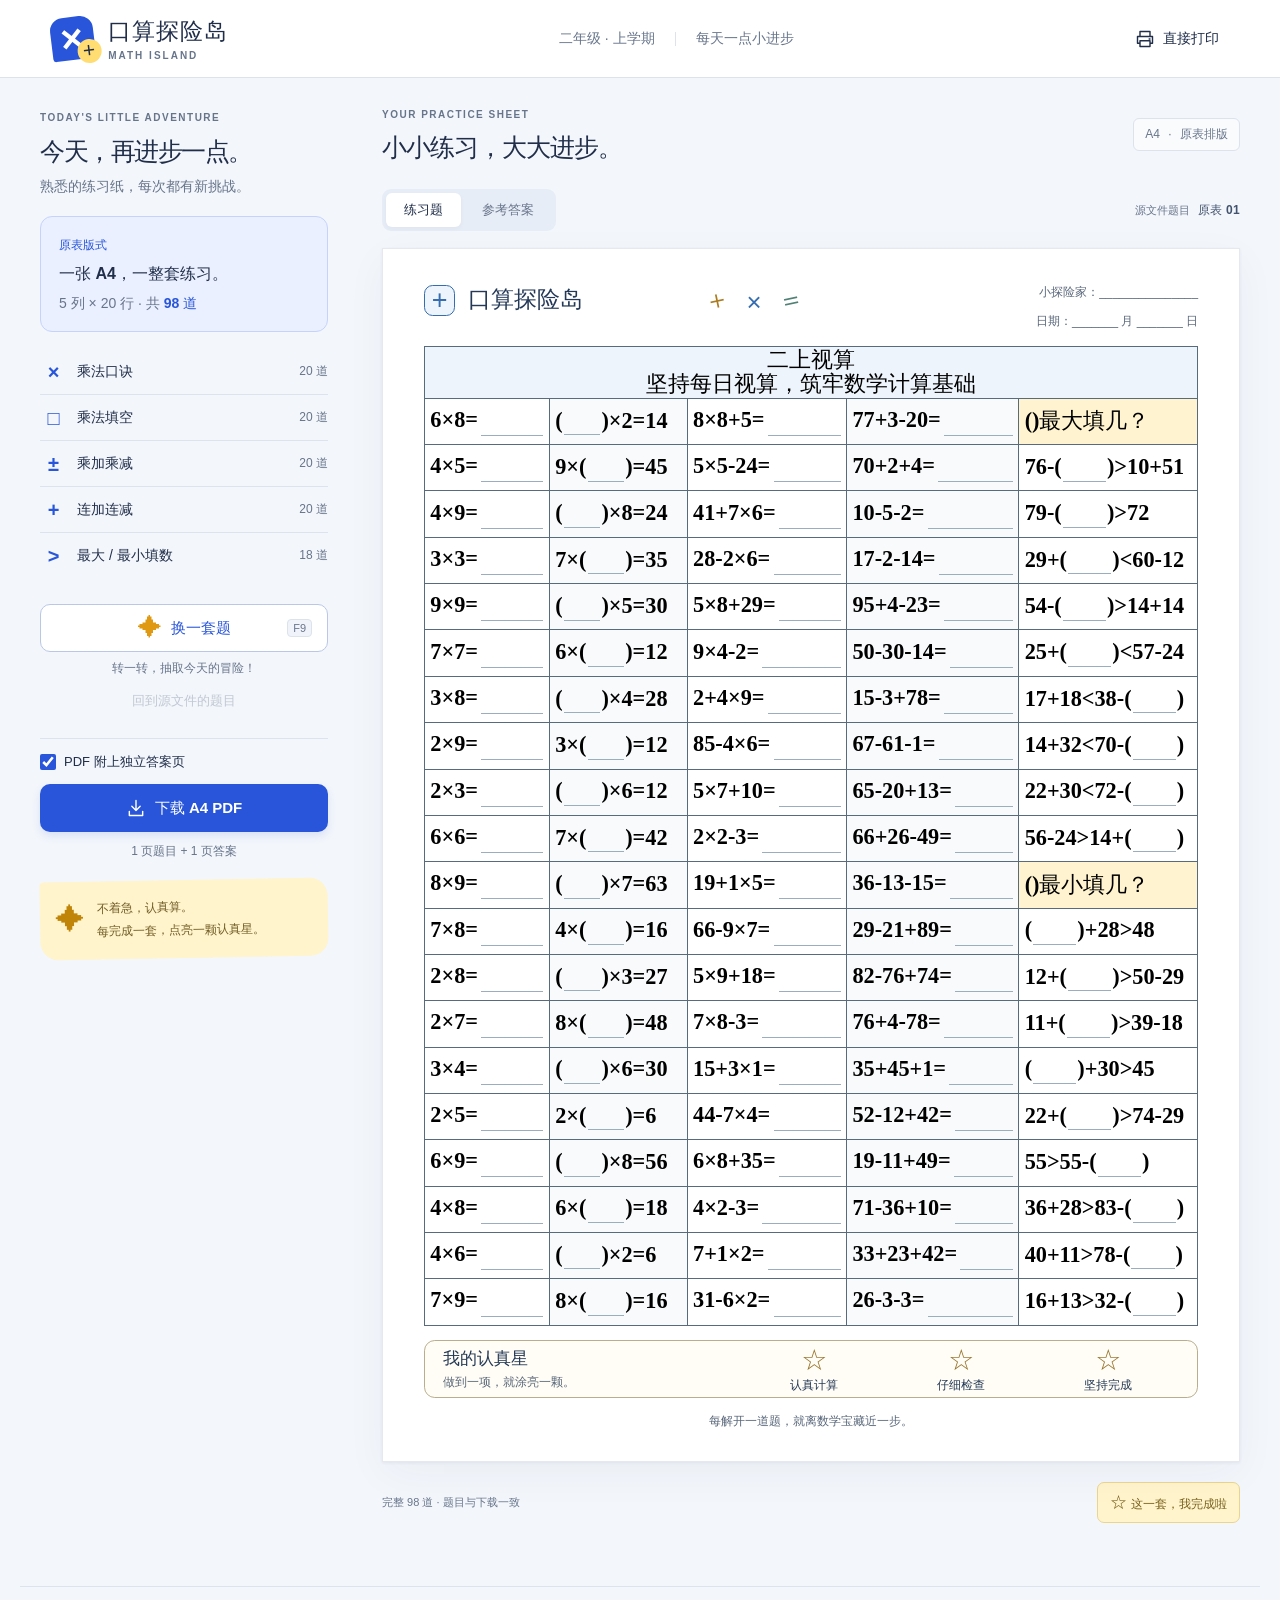
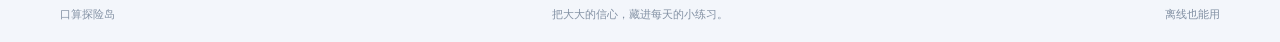
==== index.html @ 134feb62 "Publish Math Island with lucky wheel and A4 worksheets" ====
<!doctype html>
<html lang="zh-CN"><head><meta charset="UTF-8"><meta name="viewport" content="width=device-width, initial-scale=1"><meta name="theme-color" content="#2855d9"><meta name="description" content="保留原表五列二十行、98道题的二上视算练习，一键换题并导出A4 PDF。"><title>口算探险岛 · 二上视算</title><link rel="stylesheet" href="styles.css"></head>
<body>
<header class="topbar"><a class="brand" href="#" aria-label="口算探险岛首页"><span class="brand-mark" aria-hidden="true">×<i>+</i></span><span>口算探险岛<small>MATH ISLAND</small></span></a><div class="header-note">二年级 · 上学期<span class="divider"></span>每天一点小进步</div><button class="text-button" id="printButton"><svg viewBox="0 0 24 24" aria-hidden="true"><path d="M6 9V3h12v6M6 17H3V9h18v8h-3M6 14h12v7H6zM17 12h1"/></svg><span>直接打印</span></button></header>
<main class="workspace">
<aside class="controls" aria-label="练习设置"><div class="section-intro"><span class="eyebrow">TODAY'S LITTLE ADVENTURE</span><h1>今天，再进步一点。</h1><p>熟悉的练习纸，每次都有新挑战。</p></div>
<div class="source-summary"><span class="source-badge">原表版式</span><h2>一张 A4，一整套练习。</h2><p>5 列 × 20 行 · 共 <strong>98 道</strong></p></div>
<div class="source-types" aria-label="题型及题量"><div><span class="type-symbol">×</span><span>乘法口诀</span><strong>20 道</strong></div><div><span class="type-symbol">□</span><span>乘法填空</span><strong>20 道</strong></div><div><span class="type-symbol">±</span><span>乘加乘减</span><strong>20 道</strong></div><div><span class="type-symbol">+</span><span>连加连减</span><strong>20 道</strong></div><div><span class="type-symbol">&gt;</span><span>最大 / 最小填数</span><strong>18 道</strong></div></div>
<button id="shuffleButton" class="button shuffle-button" aria-haspopup="dialog" aria-controls="luckyDialog"><span class="shuffle-spark" aria-hidden="true">✦</span>换一套题<span class="keycap">F9</span></button><p class="spin-invitation">转一转，抽取今天的冒险！</p><button id="restoreButton" class="restore-button">回到源文件的题目</button>
<div class="export-block"><label class="answer-option"><input id="includeAnswers" type="checkbox" checked><span>PDF 附上独立答案页</span></label><button id="downloadButton" class="button primary-button"><svg viewBox="0 0 24 24" aria-hidden="true"><path d="M12 3v12m-5-5 5 5 5-5M4 16v5h16v-5"/></svg><span>下载 A4 PDF</span></button><p id="exportHint" class="field-note">1 页题目 + 1 页答案</p></div>
<div class="little-note"><span aria-hidden="true">✦</span><p>不着急，认真算。<br><strong>每完成一套，点亮一颗认真星。</strong></p></div></aside>
<section class="preview-area" aria-label="练习纸预览"><div class="preview-heading"><div><span class="eyebrow">YOUR PRACTICE SHEET</span><h2>小小练习，大大进步。</h2></div><span class="paper-format">A4 <span>·</span> 原表排版</span></div>
<div class="preview-toolbar"><div class="view-tabs" role="tablist" aria-label="预览内容"><button id="questionTab" role="tab" aria-selected="true" aria-controls="previewPanel" class="active">练习题</button><button id="answerTab" role="tab" aria-selected="false" aria-controls="previewPanel" tabindex="-1">参考答案</button></div><div class="edition"><span id="sourceStatus">源文件题目</span><strong id="editionId">原表 01</strong></div></div>
<p class="mobile-scroll-note">左右滑动查看完整五列，PDF 保持原表排版。</p>
<div id="previewPanel" role="tabpanel" aria-labelledby="questionTab" tabindex="0"><article class="paper source-paper" id="paper" aria-label="A4练习纸"></article></div>
<div class="preview-bottom"><span class="preview-note">完整 98 道 · 题目与下载一致</span><button id="completeButton" class="complete-button" aria-pressed="false"><span aria-hidden="true">☆</span>这一套，我完成啦</button></div><div id="rewardMessage" class="reward-message" aria-live="polite"></div></section></main>
<footer class="site-footer"><span>口算探险岛</span><p>把大大的信心，藏进每天的小练习。</p><span>离线也能用</span></footer><div id="toast" class="toast" role="status" aria-live="polite"></div><div id="printRoot" aria-hidden="true"></div><noscript>请启用浏览器 JavaScript，以生成习题和下载 PDF。</noscript>
<dialog id="luckyDialog" class="lucky-dialog" aria-labelledby="wheelTitle" aria-describedby="wheelSubtitle" data-phase="ready">
  <div class="spin-card">
    <div id="wheelConfetti" class="wheel-confetti" aria-hidden="true"></div>
    <header class="spin-header"><span class="spin-brand"><span aria-hidden="true">✦</span> 口算探险岛 <span class="spin-brand-separator">/</span> 幸运抽题站</span><div class="spin-header-actions"><button id="wheelSound" class="spin-sound" type="button" aria-pressed="false">音效：关</button><button id="wheelClose" class="spin-close" type="button" aria-label="关闭幸运转盘">×</button></div></header>
    <div class="spin-intro"><span class="spin-eyebrow">A LITTLE SPIN, A BIG ADVENTURE</span><h2 id="wheelTitle">转出今天的<span>奇妙冒险</span></h2><p id="wheelSubtitle">小手一点，看看幸运指针带你去哪一站！</p></div>
    <div class="spin-main">
      <div class="wheel-stage">
        <span class="stage-spark spark-one" aria-hidden="true">✦</span><span class="stage-spark spark-two" aria-hidden="true">✧</span><span class="stage-spark spark-three" aria-hidden="true">+</span>
        <span class="stage-sticker" aria-hidden="true">今天的好运<br><strong>正在转动！</strong></span>
        <div class="wheel-machine">
          <div class="wheel-rim"><div id="wheelLights" class="wheel-lights" aria-hidden="true"></div><div id="wheelRotor" class="wheel-rotor" aria-hidden="true"><div id="wheelLabels" class="wheel-labels"></div></div></div>
          <div class="wheel-pointer" aria-hidden="true"><span></span></div>
          <button id="wheelHub" class="wheel-hub" type="button" aria-label="转动幸运转盘"><span>GO!</span><small>转起来</small></button>
        </div>
        <div class="wheel-pedestal" aria-hidden="true"><span>LUCKY MATH CLUB</span><i>✦</i></div>
        <div class="wheel-status-wrap"><span class="status-star" aria-hidden="true">✦</span><p id="wheelStatus" role="status" aria-live="polite">8 个奇妙目的地，下一站会是哪里？</p></div>
      </div>
      <div class="spin-side">
        <div class="adventure-pass">
          <div class="pass-top"><span>你的冒险通行证</span><span aria-hidden="true">✦</span></div>
          <div class="pass-ready"><div class="pass-mystery" aria-hidden="true">?</div><h3>下一站，充满惊喜。</h3><p>让指针帮你选一个目的地，<br>再带上新题，快乐出发！</p></div>
          <div class="pass-result"><span class="pass-congrats">叮！你的冒险目的地是</span><span id="wheelResultIcon" class="pass-result-icon" aria-hidden="true">🌟</span><h3 id="wheelResultName"></h3><p id="wheelResultNote"></p></div>
          <div class="pass-tear" aria-hidden="true"></div><div class="pass-details"><span><b>98</b>道全新练习</span><span><b>5</b>种数学本领</span><span><b>A4</b>随时打印</span></div>
        </div>
        <button id="wheelAction" class="spin-action" type="button">转起来 <span aria-hidden="true">↗</span></button>
        <button id="wheelSkip" class="spin-skip" type="button">直接揭晓</button>
        <p class="spin-kind-note">每一站都有新题，每一次认真都值得鼓励。</p>
      </div>
    </div>
    <footer class="spin-footer"><span aria-hidden="true">✦</span><span>带上好奇心，今天也要闪闪发光。</span><span aria-hidden="true">✦</span></footer>
  </div>
</dialog>
<script src="engine.js"></script><script src="source-data.js"></script><script src="pdf.js"></script><script src="wheel.js"></script><script src="app.js"></script></body></html>
---- styles.css ----
:root{--ink:#202e4a;--muted:#67758b;--blue:#2855d9;--line:#dce3ed;--soft-blue:#edf2ff;--yellow:#ffdd73;--surface:#f3f6fb;--font:"Avenir Next","PingFang SC","Microsoft YaHei","Noto Sans CJK SC",sans-serif;font-family:var(--font);font-size:16px;color:var(--ink);background:var(--surface);font-synthesis:none}
*{box-sizing:border-box}body{margin:0}button,input{font:inherit}button{cursor:pointer}button:disabled{cursor:default;opacity:.35}button,a,input{ -webkit-tap-highlight-color:transparent }button:focus-visible,a:focus-visible,input:focus-visible,[tabindex]:focus-visible{outline:3px solid #7698ff;outline-offset:4px}button{color:inherit}svg{width:20px;height:20px;fill:none;stroke:currentColor;stroke-width:1.7;stroke-linecap:round;stroke-linejoin:round;flex:none}.topbar{height:94px;background:#fff;border-bottom:1px solid var(--line);display:flex;align-items:center;justify-content:space-between;padding:0 clamp(24px,4vw,64px);gap:24px}.brand{display:flex;align-items:center;gap:14px;color:var(--ink);text-decoration:none;font-weight:800;font-size:23px;white-space:nowrap;letter-spacing:.04em}.brand small{display:block;font-size:10px;letter-spacing:.2em;margin-top:3px;font-weight:700;color:var(--muted)}.brand-mark{position:relative;display:grid;place-items:center;background:var(--blue);color:white;width:43px;height:43px;border-radius:13px 13px 13px 3px;font-size:39px;line-height:1;transform:rotate(-7deg)}.brand-mark i{position:absolute;right:-6px;bottom:-5px;font-size:21px;font-style:normal;color:var(--ink);background:var(--yellow);width:24px;height:24px;text-align:center;border-radius:50%;font-weight:500}.header-note{display:flex;align-items:center;gap:9px;font-size:14px;color:var(--muted)}.grade-dot{height:7px;width:7px;border-radius:50%;background:var(--blue)}.divider{height:14px;width:1px;background:var(--line);margin:0 11px}.text-button{border:0;background:transparent;display:flex;gap:8px;align-items:center;font-size:14px;padding:10px}.text-button:hover{color:var(--blue)}.workspace{max-width:1320px;margin:0 auto;display:grid;grid-template-columns:288px minmax(0,1fr);gap:54px;padding:42px 40px 24px}.controls{padding-top:3px}.eyebrow{font-size:10px;font-weight:800;letter-spacing:.15em;color:var(--muted)}.section-intro h1{font-size:25px;letter-spacing:-.06em;margin:10px 0}.section-intro p{font-size:14px;color:var(--muted);margin:0 0 30px}fieldset{border:0;padding:0;margin:0 0 26px;min-width:0}legend{padding:0;margin-bottom:15px;font-size:15px;font-weight:700;display:flex;align-items:center;gap:8px;width:100%}.step{font-size:11px;color:var(--blue);font-weight:800;letter-spacing:.03em;background:#e5ecff;display:inline-grid;place-items:center;border-radius:50%;height:23px;width:23px;flex:none}.inline-button{margin-left:auto;background:none;border:0;color:var(--blue);font-size:12px;padding:3px 0}.type-option{display:flex;gap:12px;align-items:center;border:1px solid transparent;padding:11px 13px;margin-bottom:7px;border-radius:11px;cursor:pointer;transition:background .15s,border-color .15s;background:#fff}.type-option:has(input:checked){background:var(--soft-blue);border-color:#bacbfc}.type-symbol{width:33px;height:33px;display:grid;place-items:center;background:#fff;color:var(--blue);border-radius:8px;font-size:23px;line-height:1;font-weight:600}.type-info{flex:1}.type-info strong{font-size:14px;display:block}.type-info small{font-size:11px;display:block;margin-top:3px;color:var(--muted)}input[type=checkbox]{accent-color:var(--blue);width:16px;height:16px;flex:none;cursor:pointer}.type-option input{margin:0}.segmented{display:flex;background:#e9eef6;border:1px solid #e0e6ef;padding:4px;border-radius:10px;gap:4px}.segmented label{flex:1;cursor:pointer;position:relative}.segmented input{position:absolute;opacity:0;width:1px;height:1px}.segmented span{display:block;text-align:center;border-radius:7px;padding:9px 5px;font-size:19px;font-weight:700}.segmented small{font-weight:400;font-size:12px;margin-left:4px}.segmented input:checked+span{background:#fff;color:var(--blue);box-shadow:0 2px 5px #24385110}.segmented input:focus-visible+span{outline:3px solid #7698ff;outline-offset:2px}.field-note{color:var(--muted);font-size:12px;line-height:1.5;margin:10px 0 0}.custom-title{margin-top:-5px;margin-bottom:20px}.custom-title label{font-size:13px;color:var(--muted);display:block;margin-bottom:8px}.custom-title input{width:100%;border:1px solid var(--line);border-radius:8px;padding:10px 12px;background:white;color:var(--ink);font-size:14px}.button{width:100%;min-height:48px;display:flex;align-items:center;justify-content:center;gap:9px;border:0;border-radius:10px;font-weight:700;font-size:15px;transition:transform .15s,background .15s}.button:active{transform:translateY(1px)}.shuffle-button{border:1px solid #bac8e6;background:white;color:var(--blue);position:relative}.shuffle-button:hover{background:#edf2ff}.keycap{font-size:11px;background:#f0f3f9;border:1px solid var(--line);padding:2px 5px;border-radius:4px;position:absolute;right:15px;color:var(--muted);font-weight:400}.export-block{border-top:1px solid var(--line);margin-top:23px;padding-top:19px}.answer-option{display:flex;gap:8px;align-items:center;font-size:13px;margin-bottom:13px;cursor:pointer}.answer-option input{margin:0}.primary-button{background:var(--blue);color:#fff;box-shadow:0 4px 9px #2855d920}.primary-button:hover{background:#1d43b6}.export-block .field-note{text-align:center}.little-note{margin-top:28px;display:flex;gap:12px;align-items:center;padding:16px;border-radius:4px 18px 18px 18px;background:#fff4cc;transform:rotate(-1deg)}.little-note>span{font-size:29px;color:#c08408}.little-note p{font-size:12px;line-height:1.9;margin:0;color:#725d26}.little-note strong{font-weight:500}.preview-area{min-width:0}.preview-heading{display:flex;justify-content:space-between;align-items:center;margin-bottom:25px}.preview-heading h2{font-size:25px;font-weight:700;letter-spacing:-.04em;margin:9px 0 0}.paper-format{font-size:12px;border:1px solid var(--line);border-radius:6px;padding:7px 11px;color:var(--muted);white-space:nowrap;background:#fff9}.paper-format span{margin:0 5px}.preview-toolbar{display:flex;justify-content:space-between;align-items:center;margin-bottom:17px;gap:12px}.view-tabs{display:flex;background:#e7edf6;border-radius:9px;padding:4px;gap:3px}.view-tabs button{background:transparent;border:0;border-radius:6px;padding:8px 18px;font-size:13px;color:var(--muted)}.view-tabs button.active{background:white;color:var(--ink);font-weight:600;box-shadow:0 2px 5px #2438510a}.edition{font-size:11px;display:flex;gap:8px;align-items:center;color:var(--muted)}.edition strong{font-variant-numeric:tabular-nums;color:#43536e;letter-spacing:.03em;font-size:12px;font-weight:600}.paper{background:#fff;width:100%;aspect-ratio:210/297;padding:5.8% 6.8% 4.4%;box-shadow:0 12px 40px #2438510b,0 1px 3px #24385112;border:1px solid #e5e9ef;position:relative;display:flex;flex-direction:column;container-type:inline-size}.paper-topline{display:flex;align-items:center;justify-content:space-between;font-size:11px;color:var(--muted);margin-bottom:17px}.paper-tag{font-size:11px;background:#edf2ff;color:var(--blue);padding:5px 8px;border-radius:4px;letter-spacing:.02em}.paper-header h3{font-size:clamp(20px,3.9cqw,31px);font-weight:800;margin:0 0 9px;letter-spacing:.06em;overflow-wrap:anywhere}.paper-subtitle{font-size:11px;color:var(--muted);margin:0 0 19px;line-height:1.65}.student-info{display:flex;align-items:center;justify-content:space-between;font-size:11px;margin-bottom:18px;gap:10px;color:#526078}.student-info span{white-space:nowrap}.student-info i{display:inline-block;width:59px;border-bottom:1px solid #bcc5d3;margin-left:5px;vertical-align:baseline;font-style:normal}.paper-rule{height:2px;background:var(--ink);position:relative;margin-bottom:9px}.paper-rule:before{content:'';position:absolute;left:0;top:0;width:54px;height:2px;background:var(--blue)}.paper-grid{flex:1;display:grid;grid-template-columns:repeat(2,minmax(0,1fr));grid-template-rows:repeat(10,1fr);column-gap:7%;margin-top:1px}.question{border-bottom:1px dashed #e4e8ee;display:flex;align-items:center;gap:9px;min-height:0;padding:10px 0}.question:nth-last-child(-n+2){border-bottom:0}.question-number{font-size:11px;color:#8d99aa;align-self:center;min-width:19px;font-variant-numeric:tabular-nums}.question-main{min-width:0;width:100%}.question-hint{font-size:10px;color:#7b6540;display:block;line-height:1.3;margin-bottom:5px}.expression{font-family:"Avenir Next","Trebuchet MS","PingFang SC","Microsoft YaHei",sans-serif;font-size:clamp(13px,3.38cqw,23px);font-weight:500;white-space:nowrap;letter-spacing:.015em;font-variant-numeric:tabular-nums;line-height:1.4}.answer-slot{display:inline-block;min-width:1.5em;min-height:1em;vertical-align:baseline;border-bottom:1px solid #b4bfce;margin:0 .06em;text-align:center;line-height:1.2}.answer-slot.filled{color:var(--blue);border-color:#c4d1f6;font-weight:700}.answer-note{font-size:10px;color:var(--blue);margin-top:4px}.paper-footer{border-top:1px solid var(--ink);display:flex;align-items:center;justify-content:space-between;gap:8px;margin-top:16px;padding-top:14px;color:var(--muted);font-size:10px}.paper-footer-stars{color:#bc911f;letter-spacing:4px;font-size:17px;white-space:nowrap}.paper-footer strong{color:#495974;font-weight:500}.preview-bottom{display:flex;justify-content:space-between;align-items:center;gap:10px;margin-top:20px}.pagination{display:flex;gap:12px;align-items:center;font-size:12px;white-space:nowrap}.pagination button{width:30px;height:30px;border:1px solid var(--line);background:#fff;border-radius:7px}.preview-note{color:var(--muted);font-size:11px}.complete-button{background:#fff4cc;color:#79601d;border:1px solid #ead58f;border-radius:7px;font-size:12px;padding:8px 12px}.complete-button span{font-size:17px;margin-right:4px}.complete-button.done{background:#eaf4e9;color:#387144;border-color:#bfd6bc}.reward-message{font-size:13px;color:var(--blue);text-align:right;min-height:24px;padding-top:12px}.site-footer{border-top:1px solid var(--line);padding:20px 40px;max-width:1240px;margin:15px auto 0;display:flex;align-items:center;justify-content:space-between;gap:16px;font-size:11px;color:#8290a3}.site-footer p{margin:0}.site-footer>span:first-child{font-weight:700}.toast{position:fixed;left:50%;bottom:25px;transform:translate(-50%,16px);background:#253654;color:white;border-radius:10px;padding:13px 20px;font-size:14px;opacity:0;pointer-events:none;transition:opacity .18s,transform .18s;z-index:10;max-width:calc(100% - 32px);box-shadow:0 7px 30px #1c2e4420}.toast.visible{opacity:1;transform:translate(-50%,0)}#printRoot{display:none}.paper.fresh{animation:paper-in .25s ease-out}@keyframes paper-in{from{opacity:.6;transform:translateY(4px)}to{opacity:1;transform:translateY(0)}}
@media(min-width:1440px){.workspace{gap:66px;grid-template-columns:292px minmax(0,1fr)}}
@media(max-width:1100px){.workspace{padding:32px 24px;gap:28px;grid-template-columns:254px minmax(0,1fr)}.header-note{display:none}.preview-heading h2{font-size:22px}.preview-note{display:none}.expression{letter-spacing:0}.question{gap:4px}.question-number{min-width:16px}.paper-subtitle,.student-info{font-size:10px}.student-info i{width:40px}.paper-topline,.paper-tag{font-size:10px}}
@media(max-width:790px){.topbar{height:78px;padding:0 20px}.brand{font-size:20px}.brand-mark{width:36px;height:36px;font-size:33px}.brand small{font-size:9px}.workspace{display:block;padding:25px 20px}.controls{padding:0}.section-intro p{margin-bottom:20px}.section-intro h1{font-size:26px}.section-intro .eyebrow{display:none}#typeOptions{display:grid;grid-template-columns:repeat(2,minmax(0,1fr));gap:8px}.type-option{margin:0;padding:10px;gap:8px}.type-option:last-child{grid-column:1/-1}.type-info strong{font-size:13px}.type-info small{font-size:10px}.type-symbol{width:28px;height:28px;font-size:21px}.type-picker{margin-bottom:22px}.quantity-picker{margin-bottom:20px}.custom-title{display:flex;gap:14px;align-items:center}.custom-title label{white-space:nowrap;margin:0;font-size:13px}.custom-title input{min-width:0}.export-block{padding-top:15px;margin-top:17px}.little-note{display:none}.preview-area{margin-top:35px}.preview-heading h2{font-size:22px}.preview-heading{margin-bottom:20px}.paper-format{font-size:11px}.preview-heading .eyebrow{font-size:9px}.paper{padding:6.5% 5.2% 5%;min-height:0}.paper-topline{margin-bottom:12px}.paper-header h3{font-size:clamp(19px,4.1cqw,28px);margin-bottom:7px}.paper-subtitle{font-size:clamp(8px,1.8cqw,11px);margin-bottom:12px}.student-info{font-size:clamp(8px,1.8cqw,11px);gap:5px;margin-bottom:12px}.student-info i{width:clamp(25px,9cqw,50px)}.paper-grid{column-gap:4%}.question{gap:4px;padding:7px 0}.question-number{font-size:clamp(8px,1.8cqw,11px);min-width:13px}.question-hint{font-size:clamp(8px,1.8cqw,10px);margin-bottom:3px}.expression{font-size:clamp(12px,3.35cqw,23px)}.paper-tag,.paper-topline{font-size:clamp(8px,1.9cqw,11px)}.paper-tag{padding:4px 6px}.paper-footer{margin-top:10px;padding-top:10px;font-size:clamp(7px,1.7cqw,10px)}.paper-footer-stars{font-size:12px;letter-spacing:2px}.edition{font-size:10px;gap:5px}.edition strong{font-size:10px}.edition>span{display:none}.view-tabs button{padding:7px 13px;font-size:12px}.complete-button{font-size:11px;padding:7px 8px}.preview-bottom{margin-top:15px}.site-footer{padding:18px 20px;margin-top:0;font-size:10px}.site-footer p{display:none}.answer-note{font-size:8px}}
@media screen and (max-width:790px){.paper{aspect-ratio:auto}.paper-grid{flex:none;grid-template-rows:repeat(10,minmax(56px,auto))}.type-info small{font-size:11px;line-height:1.5}.type-info strong{font-size:14px}.paper-footer{margin-top:18px}}
@media screen and (max-width:480px){.paper{padding:24px 20px}.paper-grid{grid-template-columns:1fr;grid-template-rows:repeat(20,minmax(58px,auto))}.expression{font-size:20px}.question{gap:12px;padding:10px 0}.question-number{font-size:11px;min-width:20px}.question-hint{font-size:11px;margin-bottom:4px}.question:nth-last-child(2){border-bottom:1px dashed #e4e8ee}.paper-header h3{font-size:22px;letter-spacing:.015em}.paper-topline,.paper-tag{font-size:9px}.paper-subtitle{font-size:10px}.student-info{font-size:10px;flex-wrap:wrap;row-gap:10px}.student-info i{width:32px}.paper-footer{font-size:9px;flex-wrap:wrap}.preview-heading h2{font-size:21px}.type-option{gap:6px;padding:9px 8px}.type-symbol{width:24px;height:24px}.type-info small{font-size:10px}.topbar{gap:12px}.text-button{font-size:12px;padding:8px 0}.brand{font-size:18px;gap:10px}.preview-bottom{flex-wrap:wrap}.section-intro h1{font-size:24px}}
@media screen and (min-width:791px) and (max-height:950px){.topbar{height:78px}.workspace{padding-top:26px}.section-intro p{margin-bottom:20px}.type-option{padding:8px 10px;margin-bottom:5px}.type-info small{margin-top:2px}.type-symbol{height:29px;width:29px}fieldset{margin-bottom:19px}legend{margin-bottom:12px}.custom-title{margin-bottom:15px}.export-block{margin-top:16px;padding-top:14px}.little-note{margin-top:20px}}
@media(prefers-reduced-motion:reduce){*,*:before,*:after{animation:none!important;transition:none!important;scroll-behavior:auto!important}}
.source-summary{background:#eaf0ff;border:1px solid #c5d3fc;border-radius:12px;padding:18px;margin-bottom:17px}.source-badge{color:var(--blue);font-size:12px;font-weight:700}.source-summary h2{font-size:16px;margin:10px 0}.source-summary p{margin:0;font-size:14px;color:var(--muted)}.source-summary p strong{color:var(--blue)}.source-types{margin:15px 0 26px}.source-types>div{display:flex;align-items:center;gap:10px;padding:9px 0;font-size:14px;border-bottom:1px solid var(--line)}.source-types>div:last-child{border:0}.source-types .type-symbol{width:27px;height:27px;font-size:20px;background:transparent}.source-types strong{font-size:12px;font-weight:500;color:var(--muted);margin-left:auto}.restore-button{display:block;border:0;background:none;color:var(--blue);font-size:13px;padding:12px;margin:3px auto 0}.restore-button:disabled{color:var(--muted)}.mobile-scroll-note{display:none}.source-paper{padding:12.09% 9.07% 18.1%;aspect-ratio:210/297;display:block;container-type:inline-size}.source-table{font-family:"Songti SC",SimSun,"Noto Serif CJK SC",serif;border-collapse:collapse;table-layout:fixed;width:100%;color:#000;background:white;font-size:3.176cqw;font-weight:700}.source-table th{border:1px solid #000;font-weight:700;text-align:center;vertical-align:middle;height:8.536cqw;line-height:1.27;padding:0;white-space:nowrap}.source-table td{border:1px solid #000;vertical-align:top;text-align:left;height:6.352cqw;padding:.15cqw .25cqw 0;white-space:pre;font-weight:700;line-height:1.15}.answers-table th,.answers-table td{font-weight:400}.answers-table td{vertical-align:middle;text-align:center}.answers-table td:nth-child(3){font-size:2.78cqw}.preview-bottom{justify-content:space-between}.preview-bottom .preview-note{display:inline}.source-paper .instruction-cell{font-size:3.176cqw}
@media screen and (max-width:1100px){.source-paper{min-width:700px}#previewPanel{overflow-x:auto;overscroll-behavior-x:contain;scrollbar-width:thin;padding-bottom:10px}.mobile-scroll-note{display:block;color:var(--muted);font-size:12px;margin:0 0 12px}.preview-bottom .preview-note{font-size:11px}}
@media screen and (max-width:790px){.source-paper{padding:84.63px 63.49px 126.7px;aspect-ratio:210/297;min-width:700px}.source-types{display:grid;grid-template-columns:1fr 1fr;gap:0 18px;margin:10px 0 20px}.source-types>div:last-child{grid-column:1/-1}.source-summary{margin-bottom:10px}.source-summary h2{font-size:18px}.source-summary p{font-size:14px}.source-types>div{font-size:13px}.preview-area{margin-top:28px}.source-types strong{font-size:11px}.source-paper .source-table{font-size:18.2px}.source-paper .source-table th{height:48.96px}.source-paper .source-table td{height:36.44px;padding:1px 1.4px 0}.source-paper .instruction-cell{font-size:18.2px}.source-paper .answers-table td:nth-child(3){font-size:15.93px}}
@page{size:A4 portrait;margin:0}
@media print{body{background:#fff}body>*:not(#printRoot){display:none!important}#printRoot{display:block!important}#printRoot .paper{width:210mm;height:297mm;aspect-ratio:auto;padding:15mm;box-shadow:none;border:0;break-after:page;page-break-after:always;container-type:normal;-webkit-print-color-adjust:exact;print-color-adjust:exact}#printRoot .paper:last-child{break-after:auto;page-break-after:auto}#printRoot .paper-header h3{font-size:22pt}#printRoot .expression{font-size:16pt}#printRoot .question-hint{font-size:8pt}#printRoot .question-number{font-size:8pt}#printRoot .paper-subtitle,#printRoot .student-info,#printRoot .paper-topline,#printRoot .paper-tag{font-size:9pt}#printRoot .paper-footer{font-size:8pt}#printRoot .student-info i{width:20mm}#printRoot .question{padding:0}#printRoot .paper-grid{grid-template-rows:repeat(10,1fr)}}
@media print{#printRoot .source-paper{padding:25.4mm 19.05mm;display:block;min-width:0}#printRoot .source-table{font-size:15.48pt;width:100%;font-family:"Songti SC",SimSun,"Noto Serif CJK SC",serif}#printRoot .source-table th{height:14.684mm;padding:0}#printRoot .source-table td{height:10.929mm;padding:.25mm .53mm 0}#printRoot .instruction-cell{font-size:15.48pt}#printRoot .answers-table td:nth-child(3){font-size:13.545pt}}

/* Decorations occupy the original page margins; table geometry stays unchanged. */
.adventure-banner,.adventure-meta,.adventure-reward,.adventure-footnote{position:absolute;left:9.07%;right:9.07%;font-family:var(--font);color:#243957}
.adventure-banner{top:2.94%;display:flex;align-items:center;height:2.59%;gap:2cqw;white-space:nowrap}
.adventure-brand{display:flex;align-items:center;gap:1.85cqw;font-size:3.23cqw;font-weight:700;line-height:1}
.adventure-brand>span{display:grid;place-items:center;width:4.46cqw;height:4.46cqw;font-size:3.85cqw;line-height:1;border:1px solid #356db0;border-radius:1.23cqw;color:#356db0;background:#edf4fb;font-weight:500}
.adventure-maths{position:absolute;left:40%;display:flex;align-items:center;gap:2.3cqw;font-size:3.7cqw;font-weight:500;line-height:1}
.adventure-maths span:nth-child(1){color:#ac7c22;transform:rotate(-12deg)}.adventure-maths span:nth-child(2){color:#356db0;transform:translateY(.4cqw)}.adventure-maths span:nth-child(3){color:#508174;transform:rotate(-12deg)}
.adventure-meta{top:3.1%;left:auto;display:flex;flex-direction:column;align-items:flex-end;gap:2.3cqw;font-size:1.69cqw;color:#59677a;line-height:1.1;white-space:nowrap}
.source-table th{background:#edf4fb}.source-table th,.source-table td{border-color:#576b7c}.source-table:not(.answers-table) td:nth-child(2),.source-table:not(.answers-table) td:nth-child(4){background:#f8fafc}.source-table:not(.answers-table) .instruction-cell{background:#fff4cf}.answers-table th{background:#eef6f2}
.adventure-reward{top:89%;height:5.97%;display:grid;grid-template-columns:40% repeat(3,1fr);align-items:center;border:1px solid #b8ad8c;border-radius:1.54cqw;background:#fffdf5;padding:0 2.6cqw;gap:1cqw}
.reward-label{display:flex;flex-direction:column;gap:1cqw;white-space:nowrap}.reward-label strong{font-size:2.46cqw;font-weight:700;line-height:1.1}.reward-label>span{font-size:1.69cqw;color:#59677a;line-height:1.2}
.reward-step{display:flex;flex-direction:column;align-items:center;gap:.8cqw;font-size:1.69cqw;line-height:1.1;white-space:nowrap}.coloring-star{font-size:4.5cqw;color:#96722a;line-height:1;font-family:"Arial Unicode MS","DejaVu Sans",sans-serif}
.adventure-footnote{bottom:2.8%;text-align:center;font-size:1.69cqw;line-height:1.3;color:#59677a}
@media print{#printRoot .source-paper{container-type:inline-size}.adventure-banner,.adventure-meta,.adventure-reward,.adventure-footnote{break-inside:avoid}}

/* A4 geometry in PDF coordinates. cqw refers to the entire paper, including its margins. */
.source-paper,#printRoot .source-paper{--sheet-unit:calc(100cqw / 794);padding:0;aspect-ratio:794/1123;display:block;position:relative;container-type:inline-size}
.source-paper .source-table,#printRoot .source-table{position:absolute;left:calc(38 * var(--sheet-unit));top:calc(90 * var(--sheet-unit));width:calc(718 * var(--sheet-unit));margin:0;font-size:calc(20.646442 * var(--sheet-unit))}
.source-paper .source-table th,#printRoot .source-table th{height:calc(48 * var(--sheet-unit));padding:0;line-height:1.1}
.source-paper .source-table td,#printRoot .source-table td{height:calc(43 * var(--sheet-unit));padding:0 calc(5 * var(--sheet-unit));vertical-align:middle;line-height:1.2;white-space:nowrap}
.source-paper .instruction-cell,#printRoot .instruction-cell{font-size:inherit}
.source-paper .answers-table td:nth-child(3),#printRoot .answers-table td:nth-child(3){font-size:calc(18.065637 * var(--sheet-unit))}
.writing-formula{display:flex;align-items:baseline;width:100%;gap:calc(3 * var(--sheet-unit));white-space:nowrap}
.given-expression{flex:0 0 auto}
.result-writing-slot{flex:1 0 calc(45 * var(--sheet-unit));min-width:calc(45 * var(--sheet-unit));height:calc(27 * var(--sheet-unit));border-bottom:calc(.7 * var(--sheet-unit)) solid #9aaebe;line-height:1.2}
.fill-formula{white-space:nowrap}
.handwriting-gap{display:inline-block;width:calc(34 * var(--sheet-unit));margin:0 calc(1 * var(--sheet-unit));border-bottom:calc(.7 * var(--sheet-unit)) solid #9aaebe;line-height:1.2}
.handwriting-gap.wide-gap{width:calc(40 * var(--sheet-unit))}
.adventure-banner,.adventure-meta,.adventure-reward,.adventure-footnote{left:calc(38 * var(--sheet-unit));right:calc(38 * var(--sheet-unit))}
.adventure-banner{top:calc(33 * var(--sheet-unit));height:calc(29 * var(--sheet-unit));gap:calc(13 * var(--sheet-unit))}
.adventure-brand{gap:calc(12 * var(--sheet-unit));font-size:calc(21 * var(--sheet-unit))}
.adventure-brand>span{width:calc(29 * var(--sheet-unit));height:calc(29 * var(--sheet-unit));font-size:calc(25 * var(--sheet-unit));border-radius:calc(8 * var(--sheet-unit))}
.adventure-maths{left:calc(260 * var(--sheet-unit));gap:calc(15 * var(--sheet-unit));font-size:calc(24 * var(--sheet-unit))}
.adventure-meta{left:auto;top:calc(34 * var(--sheet-unit));gap:calc(15 * var(--sheet-unit));font-size:calc(11 * var(--sheet-unit))}
.adventure-reward{top:calc(1012 * var(--sheet-unit));height:calc(54 * var(--sheet-unit));padding:0 calc(17 * var(--sheet-unit));gap:calc(6 * var(--sheet-unit));border-radius:calc(10 * var(--sheet-unit))}
.reward-label{gap:calc(7 * var(--sheet-unit))}.reward-label strong{font-size:calc(16 * var(--sheet-unit))}.reward-label>span,.reward-step{font-size:calc(11 * var(--sheet-unit))}.reward-step{gap:calc(4 * var(--sheet-unit))}.coloring-star{font-size:calc(27 * var(--sheet-unit))}
.adventure-footnote{top:calc(1081 * var(--sheet-unit));bottom:auto;font-size:calc(11 * var(--sheet-unit))}

/* The lucky wheel is a screen-only interaction; worksheet printing stays separate. */
.shuffle-spark{font-size:24px;line-height:1;color:#e09913}.spin-invitation{text-align:center;margin:8px 0 0;font-size:12px;color:var(--muted)}
body:has(.lucky-dialog[open]){overflow:hidden}
.lucky-dialog{--wheel-ink:#26345e;--wheel-coral:#f15e61;--wheel-gold:#ffcc55;color:var(--wheel-ink);padding:0;border:0;border-radius:28px;width:min(1060px,calc(100vw - 40px));max-width:none;max-height:calc(100dvh - 32px);background:#fffaf0;overflow:auto;box-shadow:0 28px 100px #09193780;font-family:var(--font);scrollbar-width:thin;overscroll-behavior:contain}
.lucky-dialog:not([open]){display:none}.lucky-dialog::backdrop{background:#122341bf;backdrop-filter:blur(9px)}
.spin-card{position:relative;isolation:isolate;overflow:hidden;background:radial-gradient(ellipse at 10% 60%,#e4f6f7 0,transparent 52%),radial-gradient(ellipse at 92% 12%,#fff0c4 0,transparent 44%),#fffaf0}
.spin-header{position:relative;z-index:3;display:flex;align-items:center;justify-content:space-between;gap:20px;padding:20px 26px 0}.spin-brand{font-size:13px;font-weight:700;letter-spacing:.04em;white-space:nowrap}.spin-brand>span:first-child{color:var(--wheel-coral);font-size:21px;vertical-align:middle;margin-right:4px}.spin-brand-separator{padding:0 8px;color:#b7ab91;font-weight:400}.spin-header-actions{display:flex;align-items:center;gap:10px}.spin-sound{border:1px solid #dedaca;background:#fff9;padding:8px 11px;border-radius:20px;font-size:12px;white-space:nowrap}.spin-sound[aria-pressed=true]{background:#e4f4ec;color:#237457;border-color:#b3d8c3}.spin-close{width:34px;height:34px;border:1px solid #dedaca;background:#fff9;border-radius:50%;font-size:25px;line-height:1}.spin-close:hover{background:#fff0e8}
.spin-intro{text-align:center;padding:13px 25px 6px}.spin-eyebrow{font-size:10px;font-weight:800;letter-spacing:.2em;color:#9a7f4a}.spin-intro h2{font-size:clamp(25px,3.3vw,39px);font-weight:850;letter-spacing:-.04em;margin:9px 0 10px;line-height:1.25}.spin-intro h2 span{position:relative;z-index:0;color:#2b61c0}.spin-intro h2 span:after{content:"";position:absolute;z-index:-1;left:0;right:0;height:9px;bottom:1px;background:#ffda77;transform:rotate(-2deg);border-radius:3px}.spin-intro p{font-size:14px;color:#697188;margin:0;line-height:1.6}
.spin-main{display:grid;grid-template-columns:minmax(0,1.2fr) minmax(0,.8fr);align-items:center;gap:34px;padding:27px 56px 20px}.wheel-stage{position:relative;min-width:0;padding-top:9px}.wheel-machine{width:100%;max-width:440px;aspect-ratio:1;position:relative;margin:0 auto;z-index:2;filter:drop-shadow(0 14px 0 #263c7720)}.wheel-rim{position:absolute;inset:0;border-radius:50%;background:#2857ad;border:3px solid #1c428b;box-shadow:0 0 0 7px #fffdf6,0 0 0 10px #c4d8e9,inset 0 0 0 3px #6690d1}.wheel-rotor{position:absolute;inset:24px;border-radius:50%;border:5px solid #fffaf0;box-shadow:0 0 0 2px #224a94;will-change:transform;overflow:hidden;transform:rotate(0deg)}.wheel-rotor:before{content:"";position:absolute;inset:0;border-radius:50%;background:repeating-conic-gradient(from -22.5deg,transparent 0deg 44.6deg,#fff7e699 44.6deg 45deg);z-index:1;pointer-events:none}.wheel-rotor:after{content:"";position:absolute;inset:7px;border:1px dashed #ffffffb3;border-radius:50%;pointer-events:none;z-index:1}
.wheel-labels{position:absolute;inset:0}.wheel-segment{position:absolute;left:50%;top:50%;width:31%;height:45%;margin-left:-15.5%;margin-top:-45%;display:flex;flex-direction:column;align-items:center;justify-content:flex-start;padding-top:10%;gap:5px;transform:rotate(var(--sector-angle));transform-origin:50% 100%;line-height:1;z-index:2;white-space:nowrap}.wheel-emoji{font-size:clamp(25px,3vw,38px);line-height:1.1;filter:drop-shadow(0 2px 0 #fff8)}.wheel-sector-name{font-size:15px;font-weight:800;letter-spacing:.05em;color:#26345e}
.wheel-lights{position:absolute;inset:0;z-index:3;pointer-events:none}.wheel-lights i{position:absolute;left:50%;top:50%;width:10px;height:10px;margin:-5px;border-radius:50%;background:#fff5b5;box-shadow:0 0 5px #ffd25c;transform:rotate(var(--bulb-angle)) translateY(calc(var(--bulb-radius,200px) * -1))}.wheel-lights{--bulb-radius:calc((min(440px, (1060px - 146px) * .6) - 27px) / 2)}
.wheel-pointer{position:absolute;width:49px;height:65px;left:50%;top:-23px;transform:translateX(-50%);z-index:6;filter:drop-shadow(0 3px 0 #7e233640);transform-origin:50% 7px}.wheel-pointer:before{content:"";position:absolute;left:3px;right:3px;top:4px;height:58px;clip-path:polygon(12% 0,88% 0,100% 40%,50% 100%,0 40%);background:#fffaf0}.wheel-pointer span{position:absolute;inset:9px 9px 10px;clip-path:polygon(12% 0,88% 0,100% 40%,50% 100%,0 40%);background:#fa6468}
.wheel-hub{position:absolute;left:50%;top:50%;transform:translate(-50%,-50%);width:98px;height:98px;border-radius:50%;background:#fff8e1;color:#273a69;border:6px solid #fff;box-shadow:0 6px 0 #21428545,0 0 0 2px #ded4af;z-index:5;display:flex;flex-direction:column;align-items:center;justify-content:center;gap:4px;transition:filter .15s}.wheel-hub:hover{filter:brightness(1.06)}.wheel-hub span{font-size:30px;font-weight:900;letter-spacing:-.03em;line-height:1}.wheel-hub small{font-size:12px;font-weight:700}.wheel-hub:disabled{opacity:1;cursor:default}
.wheel-pedestal{position:relative;width:54%;height:50px;margin:-6px auto 0;background:#2857ad;border:2px solid #1c428b;border-radius:0 0 20px 20px;display:flex;align-items:center;justify-content:center;gap:9px;color:#fff2ae;font-size:9px;font-weight:800;letter-spacing:.13em;box-shadow:0 5px 0 #d8e7e9;z-index:1;padding-top:8px}.wheel-pedestal i{font-size:18px;font-style:normal}.wheel-status-wrap{display:flex;gap:7px;align-items:center;justify-content:center;margin:19px 0 0;min-height:36px}.status-star{font-size:18px;color:#cb8d2b}.wheel-status-wrap p{font-size:13px;line-height:1.5;margin:0;color:#576c88;text-align:center}.stage-spark{position:absolute;z-index:3;pointer-events:none}.spark-one{left:-24px;top:8%;font-size:39px;color:#f7b741;transform:rotate(14deg)}.spark-two{right:-10px;top:3%;font-size:29px;color:#db728c}.spark-three{right:-22px;bottom:29%;font-size:37px;color:#6ba4d6;transform:rotate(13deg)}.stage-sticker{position:absolute;bottom:24%;left:-38px;padding:11px 15px;background:#ffda73;border:3px solid #fff8e7;box-shadow:0 3px 0 #ad854226;border-radius:10px 17px 12px 6px;transform:rotate(-12deg);font-size:11px;line-height:1.6;z-index:4;color:#72521e}.stage-sticker strong{font-size:13px}
.spin-side{padding:0 0 8px;position:relative;z-index:3}.adventure-pass{background:#fff;border:2px solid #eadfc9;border-radius:16px;position:relative;box-shadow:6px 7px 0 #efe7d4;transform:rotate(1deg)}.pass-top{display:flex;align-items:center;justify-content:space-between;padding:14px 18px;border-bottom:1px solid #eee5d6;font-size:12px;letter-spacing:.12em;font-weight:700;color:#85714b}.pass-top>span:last-child{font-size:20px;color:#d6ab49}.pass-ready,.pass-result{text-align:center;padding:20px 15px 18px;min-height:208px;display:flex;flex-direction:column;align-items:center;justify-content:center}.pass-mystery{height:71px;width:71px;background:#fff2c2;border:1px dashed #d9b344;border-radius:50%;display:grid;place-items:center;font-size:43px;font-weight:800;color:#bd842b;transform:rotate(-10deg);margin-bottom:11px}.pass-ready h3,.pass-result h3{font-size:21px;margin:0 0 9px;letter-spacing:-.02em}.pass-ready p,.pass-result p{font-size:13px;color:#758094;line-height:1.7;margin:0}.pass-result{display:none}.pass-congrats{font-size:12px;color:#947745;letter-spacing:.04em}.pass-result-icon{font-size:61px;margin:8px 0 4px;line-height:1.25}.pass-result h3{font-size:29px;color:#295baf}.pass-result p{max-width:240px}.pass-tear{position:relative;border-top:2px dashed #e4dac6;margin:0 10px}.pass-tear:before,.pass-tear:after{content:"";position:absolute;top:-8px;width:14px;height:14px;background:#fffaf0;border-radius:50%;border:2px solid #eadfc9}.pass-tear:before{left:-19px}.pass-tear:after{right:-19px}.pass-details{display:flex;justify-content:space-between;text-align:center;padding:15px 12px 17px;gap:4px}.pass-details>span{font-size:10px;color:#7f8796;display:flex;flex-direction:column;gap:5px;flex:1}.pass-details b{font-size:23px;color:#374969;line-height:1.15;font-family:"Avenir Next",sans-serif;font-weight:800}.spin-action{display:flex;align-items:center;justify-content:center;gap:15px;min-height:55px;width:100%;margin-top:25px;background:#f36666;color:#fff;border:2px solid #d74c55;border-radius:14px;font-size:20px;font-weight:800;box-shadow:0 5px 0 #d04f52,0 9px 15px #c6525220;transition:background .15s,translate .15s}.spin-action span{font-size:24px}.spin-action:hover{background:#ef535e}.spin-action:active{translate:0 3px;box-shadow:0 2px 0 #d04f52}.spin-action:disabled{opacity:1;background:#e58b81;border-color:#d67771;box-shadow:0 4px 0 #c9736e;color:#fffaf0}.spin-skip{display:block;margin:13px auto 0;border:0;background:transparent;padding:8px 16px;color:#7f735c;text-decoration:underline;text-decoration-color:#d4c4a5;text-underline-offset:4px;font-size:12px}.spin-kind-note{text-align:center;color:#929181;font-size:11px;line-height:1.6;margin:9px 0 0}.spin-footer{position:relative;z-index:3;display:flex;justify-content:center;align-items:center;gap:13px;padding:15px 20px;background:#f5efd9;border-top:1px solid #eae0c4;font-size:12px;color:#8d7c53}.spin-footer>span:first-child,.spin-footer>span:last-child{color:#d4b25b}
.wheel-confetti{position:absolute;inset:0;overflow:hidden;pointer-events:none;z-index:10}.wheel-confetti-piece{position:absolute;left:var(--x,50%);top:-18px;width:9px;height:15px;border-radius:2px;background:var(--color,#ffc857);animation:wheel-confetti-fall 1.9s cubic-bezier(.12,.53,.5,1) var(--delay,0s) both;transform:rotate(var(--turn,20deg))}.wheel-confetti-piece:nth-child(3n){height:9px;border-radius:50%}.wheel-confetti-piece:nth-child(4n){height:17px;width:5px}@keyframes wheel-confetti-fall{0%{opacity:0;transform:translate3d(0,-20px,0) rotate(0deg)}8%{opacity:1}100%{opacity:0;transform:translate3d(var(--drift,80px),850px,0) rotate(var(--turn,420deg))}}
.lucky-dialog[open] .spin-card{animation:spin-card-arrive .32s cubic-bezier(.16,1,.3,1)}@keyframes spin-card-arrive{from{opacity:0;transform:translateY(18px) scale(.97)}to{opacity:1;transform:translateY(0) scale(1)}}
.lucky-dialog[data-phase=spinning] .wheel-lights i{animation:wheel-light .5s ease-in-out infinite alternate}.lucky-dialog[data-phase=spinning] .wheel-lights i:nth-child(even){animation-delay:.25s}.lucky-dialog[data-phase=spinning] .wheel-pointer{animation:wheel-tick .14s ease-in-out infinite alternate}.lucky-dialog[data-phase=spinning] .pass-mystery{animation:mystery-float 1.2s ease-in-out infinite alternate}.lucky-dialog[data-phase=revealed] .pass-ready{display:none}.lucky-dialog[data-phase=revealed] .pass-result{display:flex;animation:spin-card-arrive .4s ease-out}.lucky-dialog[data-phase=revealed] .adventure-pass{border-color:#e5bb59;box-shadow:6px 7px 0 #f4db8d;transform:rotate(-1deg)}.lucky-dialog[data-phase=revealed] .spin-action{background:#285dbd;border-color:#224b95;box-shadow:0 5px 0 #193f88}.lucky-dialog[data-phase=revealed] .wheel-hub{background:#fff0b1}.lucky-dialog[data-phase=revealed] .wheel-lights i{background:#fff2a1;box-shadow:0 0 8px #ffe486}.lucky-dialog[data-phase=error] .wheel-status-wrap p{color:#ae394a}
@keyframes wheel-light{to{background:#fffdf1;box-shadow:0 0 9px #ffe280}}@keyframes wheel-tick{to{transform:translateX(-50%) rotate(-8deg)}}@keyframes mystery-float{to{transform:translateY(-5px) rotate(7deg)}}
@media screen and (max-width:900px){.spin-main{padding:28px 35px 18px;gap:28px}.wheel-machine{max-width:370px}.wheel-rotor{inset:21px}.wheel-hub{width:82px;height:82px}.wheel-hub span{font-size:26px}.wheel-emoji{font-size:29px}.wheel-sector-name{font-size:13px}.stage-sticker{left:-15px;bottom:24%;font-size:10px;padding:8px 10px}.stage-sticker strong{font-size:11px}.pass-ready,.pass-result{min-height:193px}.pass-ready h3{font-size:18px}.pass-ready p,.pass-result p{font-size:12px}.spin-action{font-size:18px}.spark-one{left:-16px}.spark-three{right:-12px}}
@media screen and (max-width:660px){.lucky-dialog{width:calc(100vw - 16px);max-height:calc(100dvh - 16px);border-radius:21px}.spin-header{padding:14px 15px 0;gap:6px}.spin-brand{font-size:11px;letter-spacing:0}.spin-brand-separator{padding:0 3px}.spin-header-actions{gap:6px}.spin-sound{font-size:10px;padding:7px}.spin-close{height:31px;width:31px}.spin-intro{padding:12px 18px 4px}.spin-eyebrow{font-size:8px;letter-spacing:.13em}.spin-intro h2{font-size:27px;margin:8px 0}.spin-intro p{font-size:12px}.spin-main{display:flex;flex-direction:column;padding:21px 22px 12px;gap:12px}.wheel-stage{width:100%;padding-top:0}.wheel-machine{width:min(310px,78vw);margin:0 auto}.wheel-rim{box-shadow:0 0 0 5px #fffdf6,0 0 0 7px #c4d8e9}.wheel-rotor{inset:18px;border-width:3px}.wheel-lights i{width:7px;height:7px;margin:-3.5px}.wheel-pointer{width:42px;height:57px;top:-23px}.wheel-hub{width:72px;height:72px;border-width:5px}.wheel-hub span{font-size:25px}.wheel-hub small{font-size:10px}.wheel-emoji{font-size:26px}.wheel-sector-name{font-size:11px}.wheel-segment{gap:4px;padding-top:9%}.wheel-pedestal{height:35px;width:47%;font-size:7px;letter-spacing:.09em}.wheel-pedestal i{font-size:14px}.wheel-status-wrap{margin-top:10px;min-height:28px}.wheel-status-wrap p{font-size:11px}.stage-sticker{left:-5px;bottom:21%;padding:6px 8px;font-size:8px;border-width:2px}.stage-sticker strong{font-size:10px}.spark-one{left:0;top:5%;font-size:24px}.spark-two{right:2px;font-size:24px}.spark-three{right:0;bottom:26%;font-size:24px}.spin-side{width:100%;max-width:365px;padding:0}.adventure-pass{border-radius:12px;transform:none;box-shadow:3px 4px 0 #efe7d4}.pass-top{padding:9px 13px;font-size:10px}.pass-ready{padding:12px 16px;min-height:0;display:grid;grid-template-columns:45px 1fr;text-align:left;column-gap:13px}.pass-mystery{width:43px;height:43px;font-size:29px;grid-row:1/3;margin:0}.pass-ready h3{font-size:15px;margin:0 0 4px}.pass-ready p{font-size:11px;line-height:1.6}.pass-ready p br{display:none}.pass-details{padding:10px 9px 11px}.pass-details b{font-size:18px}.pass-details>span{font-size:9px;gap:3px}.pass-result{min-height:0;padding:11px 16px;display:none;grid-template-columns:55px 1fr;text-align:left;column-gap:10px;align-items:center}.pass-congrats{font-size:10px;grid-column:2}.pass-result-icon{font-size:44px;grid-row:1/4;margin:0}.pass-result h3{font-size:24px;margin:4px 0}.pass-result p{font-size:11px;max-width:none;line-height:1.5}.lucky-dialog[data-phase=revealed] .pass-result{display:grid}.spin-action{min-height:48px;margin-top:16px;font-size:18px}.spin-skip{margin-top:9px;padding:6px 14px;font-size:11px}.spin-kind-note{font-size:9px;margin:7px 0 0}.spin-footer{padding:11px 15px;font-size:10px}.lucky-dialog[data-phase=revealed] .adventure-pass{transform:none}}
@media screen and (max-height:800px) and (min-width:661px){.spin-header{padding-top:13px}.spin-intro{padding-top:7px}.spin-main{padding-top:20px;padding-bottom:10px}.wheel-machine{max-width:360px}.wheel-status-wrap{margin-top:12px}.spin-intro h2{font-size:31px}.spin-footer{padding:11px 15px}}
@media(prefers-reduced-motion:reduce){.lucky-dialog .spin-card,.lucky-dialog .wheel-pointer,.lucky-dialog .wheel-lights i,.lucky-dialog .pass-mystery,.lucky-dialog .pass-result,.lucky-dialog .wheel-confetti-piece{animation:none!important;transition:none!important}.wheel-confetti{display:none}}
@media print{.lucky-dialog,.lucky-dialog[open]{display:none!important}.lucky-dialog::backdrop{display:none!important}body:has(.lucky-dialog[open]){overflow:visible}}
.wheel-lights{container-type:inline-size}.wheel-lights i{transform:rotate(var(--bulb-angle)) translateY(calc(-50cqw + 12px))}#wheelSkip[hidden]{display:none}
@media screen and (max-width:660px){.wheel-lights i{transform:rotate(var(--bulb-angle)) translateY(calc(-50cqw + 10px))}}
@media screen and (max-width:660px){.spin-intro{padding-top:9px}.spin-eyebrow{display:none}.spin-intro h2{font-size:25px;margin:6px 0}.spin-main{padding-top:18px;padding-bottom:10px;gap:8px}.wheel-machine{width:min(274px,72vw)}.wheel-sector-name{font-size:10px}.wheel-emoji{font-size:24px}.wheel-rotor{inset:16px}.wheel-hub{width:65px;height:65px}.wheel-hub span{font-size:23px}.wheel-pedestal{height:30px}.wheel-status-wrap{min-height:32px;margin-top:7px}.wheel-status-wrap p{font-size:10px}.pass-top{padding:7px 12px;line-height:1.2}.pass-top>span:last-child{font-size:15px;line-height:1}.pass-ready{padding:9px 13px;column-gap:10px}.pass-ready h3{font-size:14px}.pass-ready p{font-size:10px;line-height:1.5}.pass-mystery{width:37px;height:37px;font-size:26px}.pass-details{padding:8px 9px}.pass-details b{font-size:17px}.pass-details>span{font-size:9px;gap:2px}.spin-action{margin-top:14px}.spin-skip{margin-top:6px}.spin-kind-note{display:none}.spin-footer{padding:9px 14px;font-size:9px}.pass-result{padding:10px 13px;min-height:94px}.pass-result h3{font-size:23px}.pass-result p{font-size:10px}.pass-result-icon{font-size:43px}}
@media screen and (max-height:800px) and (min-width:661px){.wheel-hub{width:78px;height:78px;border-width:5px}.wheel-hub span{font-size:25px}.wheel-hub small{font-size:10px}.wheel-emoji{font-size:30px}.wheel-sector-name{font-size:13px}.spin-main{padding-bottom:4px}}
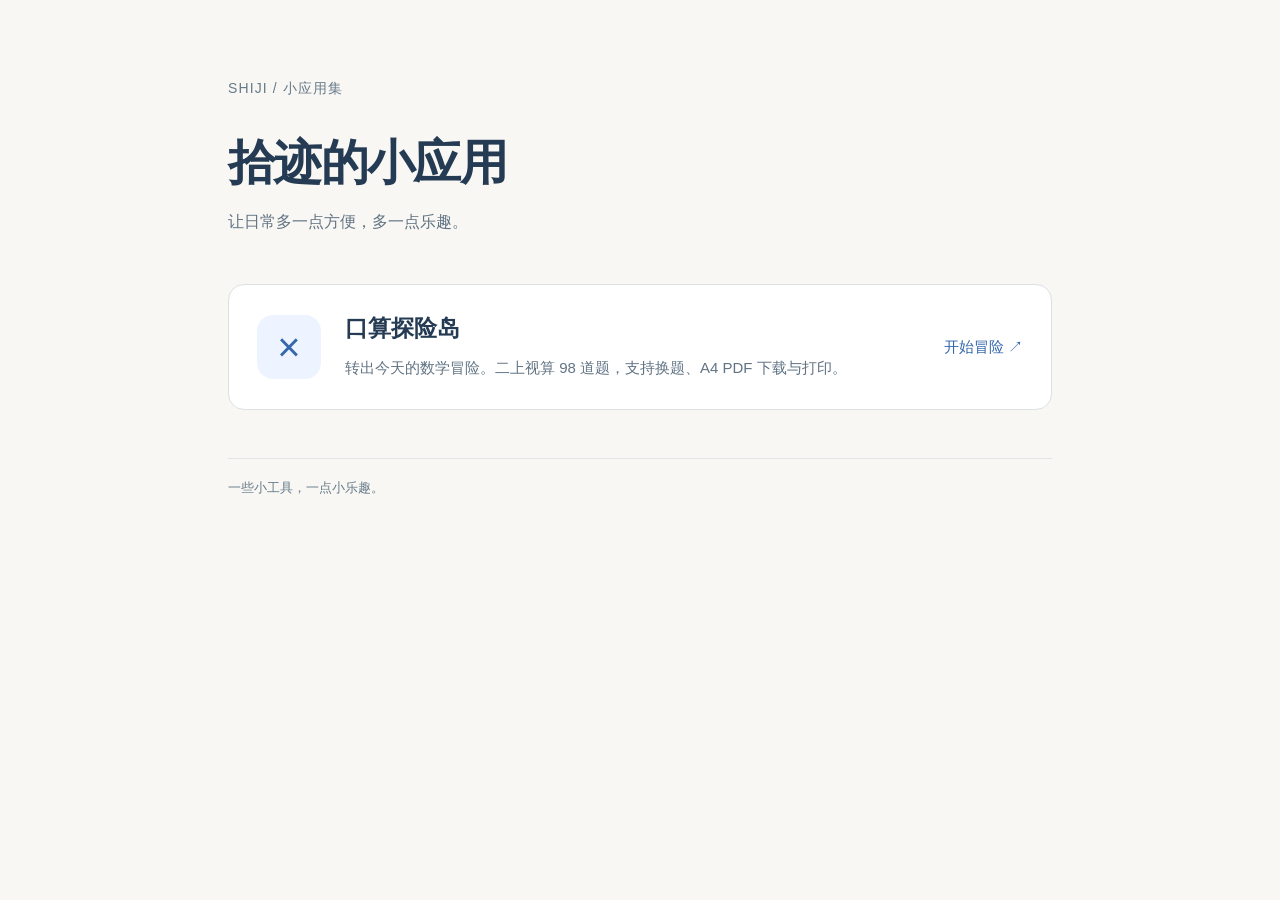
==== commit caeb5374: "Use the domain root as an app directory" ====
--- a/index.html
+++ b/index.html
@@ -1,50 +1,44 @@
 <!doctype html>
-<html lang="zh-CN"><head><meta charset="UTF-8"><meta name="viewport" content="width=device-width, initial-scale=1"><meta name="theme-color" content="#2855d9"><meta name="description" content="保留原表五列二十行、98道题的二上视算练习，一键换题并导出A4 PDF。"><title>口算探险岛 · 二上视算</title><link rel="stylesheet" href="styles.css"></head>
+<html lang="zh-CN">
+<head>
+  <meta charset="utf-8">
+  <meta name="viewport" content="width=device-width, initial-scale=1">
+  <meta name="description" content="拾迹的小应用：让日常多一点方便，多一点乐趣。">
+  <title>拾迹的小应用</title>
+  <style>
+    :root { color-scheme: light; font-family: -apple-system, BlinkMacSystemFont, "PingFang SC", "Microsoft YaHei", sans-serif; color: #243b53; background: #f8f7f3; }
+    * { box-sizing: border-box; }
+    body { margin: 0; }
+    main { width: min(880px, 100%); margin: auto; padding: 80px 28px 48px; }
+    .signature { margin: 0 0 36px; font-size: 14px; letter-spacing: .08em; color: #677b8a; }
+    h1 { margin: 0 0 16px; font-size: clamp(32px, 7vw, 48px); line-height: 1.2; letter-spacing: -.035em; }
+    .intro { margin: 0 0 48px; color: #617383; line-height: 1.8; }
+    .app { display: grid; grid-template-columns: 64px 1fr auto; align-items: center; gap: 24px; padding: 28px; border: 1px solid #dbe1e5; border-radius: 16px; background: white; color: inherit; text-decoration: none; transition: border-color .18s, transform .18s; }
+    .app:hover { border-color: #3567ad; transform: translateY(-2px); }
+    .app:focus-visible { outline: 3px solid #3567ad; outline-offset: 5px; }
+    .symbol { display: grid; place-items: center; width: 64px; height: 64px; background: #edf4ff; color: #3567ad; border-radius: 16px; font-size: 40px; }
+    h2 { margin: 0 0 10px; font-size: 23px; }
+    .description { margin: 0; color: #617383; font-size: 15px; line-height: 1.8; }
+    .open { color: #3567ad; font-size: 15px; white-space: nowrap; }
+    footer { margin-top: 48px; padding-top: 20px; border-top: 1px solid #e1e5e7; font-size: 13px; color: #677b8a; }
+    @media (max-width: 540px) { main { padding-top: 48px; } .app { grid-template-columns: 48px 1fr; gap: 18px; padding: 22px; } .symbol { width: 48px; height: 48px; font-size: 32px; } .open { grid-column: 2; } h2 { font-size: 21px; } }
+    @media (prefers-reduced-motion: reduce) { .app { transition: none; } .app:hover { transform: none; } }
+  </style>
+</head>
 <body>
-<header class="topbar"><a class="brand" href="#" aria-label="口算探险岛首页"><span class="brand-mark" aria-hidden="true">×<i>+</i></span><span>口算探险岛<small>MATH ISLAND</small></span></a><div class="header-note">二年级 · 上学期<span class="divider"></span>每天一点小进步</div><button class="text-button" id="printButton"><svg viewBox="0 0 24 24" aria-hidden="true"><path d="M6 9V3h12v6M6 17H3V9h18v8h-3M6 14h12v7H6zM17 12h1"/></svg><span>直接打印</span></button></header>
-<main class="workspace">
-<aside class="controls" aria-label="练习设置"><div class="section-intro"><span class="eyebrow">TODAY'S LITTLE ADVENTURE</span><h1>今天，再进步一点。</h1><p>熟悉的练习纸，每次都有新挑战。</p></div>
-<div class="source-summary"><span class="source-badge">原表版式</span><h2>一张 A4，一整套练习。</h2><p>5 列 × 20 行 · 共 <strong>98 道</strong></p></div>
-<div class="source-types" aria-label="题型及题量"><div><span class="type-symbol">×</span><span>乘法口诀</span><strong>20 道</strong></div><div><span class="type-symbol">□</span><span>乘法填空</span><strong>20 道</strong></div><div><span class="type-symbol">±</span><span>乘加乘减</span><strong>20 道</strong></div><div><span class="type-symbol">+</span><span>连加连减</span><strong>20 道</strong></div><div><span class="type-symbol">&gt;</span><span>最大 / 最小填数</span><strong>18 道</strong></div></div>
-<button id="shuffleButton" class="button shuffle-button" aria-haspopup="dialog" aria-controls="luckyDialog"><span class="shuffle-spark" aria-hidden="true">✦</span>换一套题<span class="keycap">F9</span></button><p class="spin-invitation">转一转，抽取今天的冒险！</p><button id="restoreButton" class="restore-button">回到源文件的题目</button>
-<div class="export-block"><label class="answer-option"><input id="includeAnswers" type="checkbox" checked><span>PDF 附上独立答案页</span></label><button id="downloadButton" class="button primary-button"><svg viewBox="0 0 24 24" aria-hidden="true"><path d="M12 3v12m-5-5 5 5 5-5M4 16v5h16v-5"/></svg><span>下载 A4 PDF</span></button><p id="exportHint" class="field-note">1 页题目 + 1 页答案</p></div>
-<div class="little-note"><span aria-hidden="true">✦</span><p>不着急，认真算。<br><strong>每完成一套，点亮一颗认真星。</strong></p></div></aside>
-<section class="preview-area" aria-label="练习纸预览"><div class="preview-heading"><div><span class="eyebrow">YOUR PRACTICE SHEET</span><h2>小小练习，大大进步。</h2></div><span class="paper-format">A4 <span>·</span> 原表排版</span></div>
-<div class="preview-toolbar"><div class="view-tabs" role="tablist" aria-label="预览内容"><button id="questionTab" role="tab" aria-selected="true" aria-controls="previewPanel" class="active">练习题</button><button id="answerTab" role="tab" aria-selected="false" aria-controls="previewPanel" tabindex="-1">参考答案</button></div><div class="edition"><span id="sourceStatus">源文件题目</span><strong id="editionId">原表 01</strong></div></div>
-<p class="mobile-scroll-note">左右滑动查看完整五列，PDF 保持原表排版。</p>
-<div id="previewPanel" role="tabpanel" aria-labelledby="questionTab" tabindex="0"><article class="paper source-paper" id="paper" aria-label="A4练习纸"></article></div>
-<div class="preview-bottom"><span class="preview-note">完整 98 道 · 题目与下载一致</span><button id="completeButton" class="complete-button" aria-pressed="false"><span aria-hidden="true">☆</span>这一套，我完成啦</button></div><div id="rewardMessage" class="reward-message" aria-live="polite"></div></section></main>
-<footer class="site-footer"><span>口算探险岛</span><p>把大大的信心，藏进每天的小练习。</p><span>离线也能用</span></footer><div id="toast" class="toast" role="status" aria-live="polite"></div><div id="printRoot" aria-hidden="true"></div><noscript>请启用浏览器 JavaScript，以生成习题和下载 PDF。</noscript>
-<dialog id="luckyDialog" class="lucky-dialog" aria-labelledby="wheelTitle" aria-describedby="wheelSubtitle" data-phase="ready">
-  <div class="spin-card">
-    <div id="wheelConfetti" class="wheel-confetti" aria-hidden="true"></div>
-    <header class="spin-header"><span class="spin-brand"><span aria-hidden="true">✦</span> 口算探险岛 <span class="spin-brand-separator">/</span> 幸运抽题站</span><div class="spin-header-actions"><button id="wheelSound" class="spin-sound" type="button" aria-pressed="false">音效：关</button><button id="wheelClose" class="spin-close" type="button" aria-label="关闭幸运转盘">×</button></div></header>
-    <div class="spin-intro"><span class="spin-eyebrow">A LITTLE SPIN, A BIG ADVENTURE</span><h2 id="wheelTitle">转出今天的<span>奇妙冒险</span></h2><p id="wheelSubtitle">小手一点，看看幸运指针带你去哪一站！</p></div>
-    <div class="spin-main">
-      <div class="wheel-stage">
-        <span class="stage-spark spark-one" aria-hidden="true">✦</span><span class="stage-spark spark-two" aria-hidden="true">✧</span><span class="stage-spark spark-three" aria-hidden="true">+</span>
-        <span class="stage-sticker" aria-hidden="true">今天的好运<br><strong>正在转动！</strong></span>
-        <div class="wheel-machine">
-          <div class="wheel-rim"><div id="wheelLights" class="wheel-lights" aria-hidden="true"></div><div id="wheelRotor" class="wheel-rotor" aria-hidden="true"><div id="wheelLabels" class="wheel-labels"></div></div></div>
-          <div class="wheel-pointer" aria-hidden="true"><span></span></div>
-          <button id="wheelHub" class="wheel-hub" type="button" aria-label="转动幸运转盘"><span>GO!</span><small>转起来</small></button>
-        </div>
-        <div class="wheel-pedestal" aria-hidden="true"><span>LUCKY MATH CLUB</span><i>✦</i></div>
-        <div class="wheel-status-wrap"><span class="status-star" aria-hidden="true">✦</span><p id="wheelStatus" role="status" aria-live="polite">8 个奇妙目的地，下一站会是哪里？</p></div>
+  <main>
+    <p class="signature">SHIJI / 小应用集</p>
+    <h1>拾迹的小应用</h1>
+    <p class="intro">让日常多一点方便，多一点乐趣。</p>
+    <a class="app" href="./math-island/">
+      <span class="symbol" aria-hidden="true">×</span>
+      <div>
+        <h2>口算探险岛</h2>
+        <p class="description">转出今天的数学冒险。二上视算 98 道题，支持换题、A4 PDF 下载与打印。</p>
       </div>
-      <div class="spin-side">
-        <div class="adventure-pass">
-          <div class="pass-top"><span>你的冒险通行证</span><span aria-hidden="true">✦</span></div>
-          <div class="pass-ready"><div class="pass-mystery" aria-hidden="true">?</div><h3>下一站，充满惊喜。</h3><p>让指针帮你选一个目的地，<br>再带上新题，快乐出发！</p></div>
-          <div class="pass-result"><span class="pass-congrats">叮！你的冒险目的地是</span><span id="wheelResultIcon" class="pass-result-icon" aria-hidden="true">🌟</span><h3 id="wheelResultName"></h3><p id="wheelResultNote"></p></div>
-          <div class="pass-tear" aria-hidden="true"></div><div class="pass-details"><span><b>98</b>道全新练习</span><span><b>5</b>种数学本领</span><span><b>A4</b>随时打印</span></div>
-        </div>
-        <button id="wheelAction" class="spin-action" type="button">转起来 <span aria-hidden="true">↗</span></button>
-        <button id="wheelSkip" class="spin-skip" type="button">直接揭晓</button>
-        <p class="spin-kind-note">每一站都有新题，每一次认真都值得鼓励。</p>
-      </div>
-    </div>
-    <footer class="spin-footer"><span aria-hidden="true">✦</span><span>带上好奇心，今天也要闪闪发光。</span><span aria-hidden="true">✦</span></footer>
-  </div>
-</dialog>
-<script src="engine.js"></script><script src="source-data.js"></script><script src="pdf.js"></script><script src="wheel.js"></script><script src="app.js"></script></body></html>
+      <span class="open">开始冒险 <span aria-hidden="true">↗</span></span>
+    </a>
+    <footer>一些小工具，一点小乐趣。</footer>
+  </main>
+</body>
+</html>
